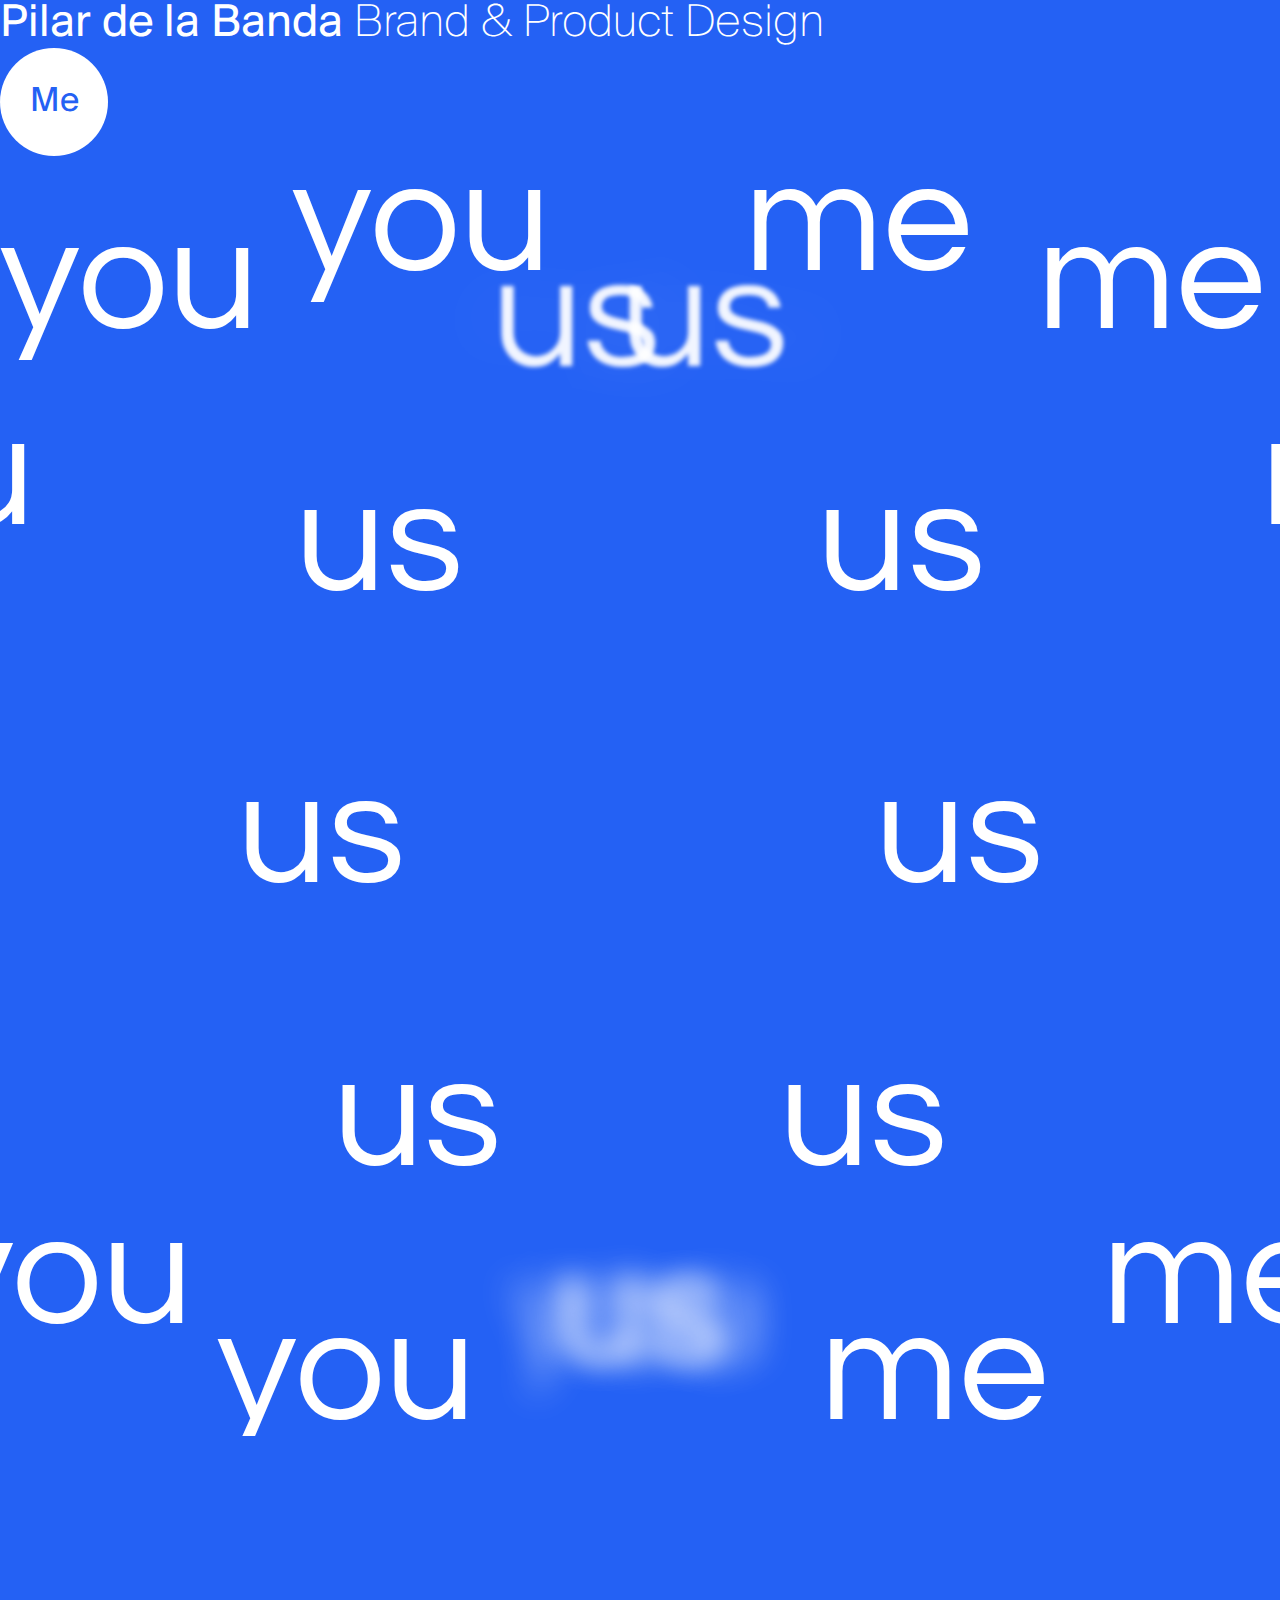
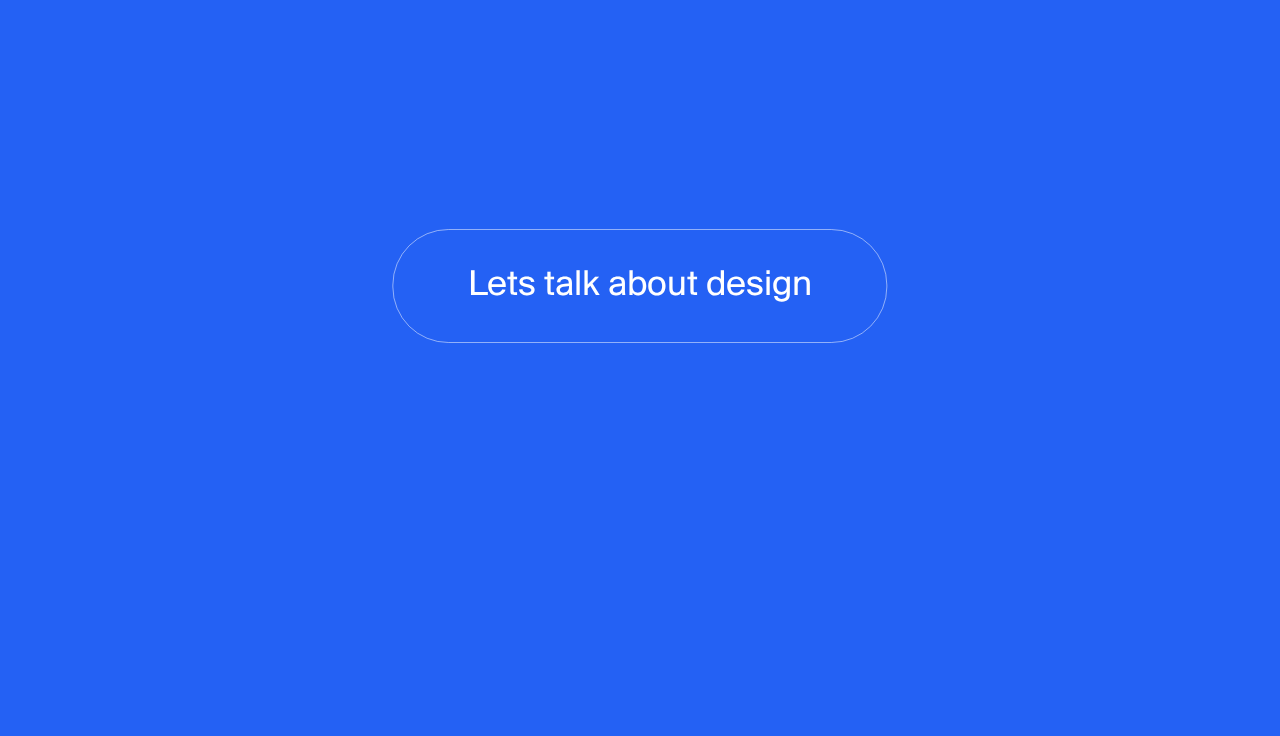
==== beta/index.html @ 2ab9f2a5 "Header and (me) tweaks" ====
<!doctype html>
<html lang="en">
    <head>
        <meta charset="utf-8">
        <meta http-equiv="X-UA-Compatible" content="IE=edge">
        <meta name="viewport" content="width=device-width, initial-scale=1, maximum-scale=1, user-scalable=no">
        <script
            src="https://code.jquery.com/jquery-3.6.0.min.js"
            integrity="sha256-/xUj+3OJU5yExlq6GSYGSHk7tPXikynS7ogEvDej/m4="
            crossorigin="anonymous"></script>
        <link href="https://cdn.jsdelivr.net/npm/bootstrap@5.2.0-beta1/dist/css/bootstrap.min.css" rel="stylesheet" integrity="sha384-0evHe/X+R7YkIZDRvuzKMRqM+OrBnVFBL6DOitfPri4tjfHxaWutUpFmBp4vmVor" crossorigin="anonymous">
        <script src="https://cdn.jsdelivr.net/npm/bootstrap@5.2.0-beta1/dist/js/bootstrap.bundle.min.js" integrity="sha384-pprn3073KE6tl6bjs2QrFaJGz5/SUsLqktiwsUTF55Jfv3qYSDhgCecCxMW52nD2" crossorigin="anonymous"></script>
        <script src="script.js"></script>
        <link rel="stylesheet" type="text/css" href="fonts.css">
        <link rel="stylesheet" type="text/css" href="styles.css">
    </head>
    <body>
        <div id="header_container" class="container-fluid">
            <div class="header row justify-content-between align-items-center p-3 fs-l-1 fs-2">
                <div class="col-9 text-start">
                    <span class="name me-3">Pilar de la Banda</span>
                    <span class="title">Brand & Product Design</span>
                </div>
                <div class="col-3 text-end">
                    <span class="me-nav-circle">Me</span>
                </div>
            </div>
        </div>
        <div id="youmeus_container" class="tr-med">
            <div id="youmeus"></div>
        </div>
        <div class="container-fluid">
            <div id="footer">
                <div class="abs-centered"><a id="letstalk">Lets talk about design</a></div>
            </div>
        </div>
    </body>
</html>
---- beta/fonts.css ----
@font-face {
    font-family: "SuisseBPIntl-AntiqueItalic";
    src: url("fonts/Suisse BP Int'l Antique Italic.woff");
}

@font-face {
    font-family: "SuisseBPIntl-Antique";
    src: url("fonts/Suisse BP Int'l Antique.woff");
}

@font-face {
    font-family: "SuisseBPIntl-BlackItalic";
    src: url("fonts/Suisse BP Int'l Black Italic.woff");
}

@font-face {
    font-family: "SuisseBPIntl-Black";
    src: url("fonts/Suisse BP Int'l Black.woff");
}

@font-face {
    font-family: "SuisseBPIntl-BoldItalic";
    src: url("fonts/Suisse BP Int'l Bold Italic.woff");
}

@font-face {
    font-family: "SuisseBPIntl-Bold";
    src: url("fonts/Suisse BP Int'l Bold.woff");
}

@font-face {
    font-family: "SuisseBPIntl-LightItalic";
    src: url("fonts/Suisse BP Int'l Light Italic.woff");
}

@font-face {
    font-family: "SuisseBPIntl-Light";
    src: url("fonts/Suisse BP Int'l Light.woff");
}

@font-face {
    font-family: "SuisseBPIntl-MediumItalic";
    src: url("fonts/Suisse BP Int'l Medium Italic.woff");
}

@font-face {
    font-family: "SuisseBPIntl-Medium";
    src: url("fonts/Suisse BP Int'l Medium.woff");
}

@font-face {
    font-family: "SuisseBPIntl-RegularItalic";
    src: url("fonts/Suisse BP Int'l Regular Italic.woff");
}

@font-face {
    font-family: "SuisseBPIntl-Regular";
    src: url("fonts/Suisse BP Int'l Regular.woff");
}

@font-face {
    font-family: "SuisseBPIntl-ThinItalic";
    src: url("fonts/Suisse BP Int'l Thin Italic.woff");
}

@font-face {
    font-family: "SuisseBPIntl-Thin";
    src: url("fonts/Suisse BP Int'l Thin.woff");
}

@font-face {
    font-family: "SuisseBPIntl-UltraLightItalic";
    src: url("fonts/Suisse BP Int'l UltraLight Italic.woff");
}

@font-face {
    font-family: "SuisseBPIntl-UltraLight";
    src: url("fonts/Suisse BP Int'l UltraLight.woff");
}
---- beta/styles.css ----
@import url('https://fonts.googleapis.com/css2?family=Questrial&display=swap');

body {
  background-color: #2461F4;
  margin: 0;
  font-size: 24pt;
  color: white;
  font-weight: 400;
  font-family: "SuisseBPIntl-Regular";
}

.abs-float {
  position: fixed;
  top: 0px;
  left: 0px;
}

.tr-med {
  transition: 500ms;
}

.op-0 {
  opacity: 0;
}

@media (min-width: 1200px) {
  .header {
    font-size: 1.5em !important;
  }
}

.header .name {
  font-family: "SuisseBPIntl-Regular";
  white-space: nowrap;
}

.header .title {
  font-family: "SuisseBPIntl-Thin";
  white-space: nowrap;
}

.me-nav-circle {
  --size: 3em;

  display: inline-block;
  width: var(--size);
  height: var(--size);
  line-height: var(--size);
  border-radius: 50%;
  font-size: 0.75em;
  text-align: center;
  background-color: white;
  color: #2461F4;
}

@media (max-width: 768px) {
  .header .name, .header .title {
    display: block;
  }

  .me-nav-circle {
    --size: 4em;
  }
}

#youmeus {
  font-family: 'Questrial', sans-serif;
  display: block;
  position: relative;
  width: 100%;
  height: 100vw;
  font-size: 8vw;
  font-family: Questrial;
  margin: 0;
  overflow-x: hidden;
  overflow-y: hidden;
}

#youmeus.vertical {
  height: 100vh;
  font-size: 6vh;
}

@media (min-width: 1200px) {
  #youmeus {
    font-size: 120pt;
  }
}

.abs-centered {
  position: absolute;
  top: 50%;
  left: 50%;

  transform: translate(-50%, -50%);
  text-align: center;
}

#footer {
  position: relative;
  width: 100%;
  height: 100vh;
}

a {
  text-decoration: none;
}

#letstalk {
  display: inline-block;
  height: 3em;
  line-height: 3em;
  border-radius: 1.5em;
  font-size: 16pt;
  text-align: center;
  color: white;
  border: 1px solid rgba(255, 255, 255, 0.5);
  transition: 0.5s;
  cursor: pointer;
  padding: 0 2em;
  white-space: nowrap;
}

@media (min-width: 768px) {
  #letstalk {
    font-size: 3vw;
  }
}

@media (min-width: 1200px) {
  #letstalk {
    font-size: 28pt;
  }
}

#letstalk:hover {
  border: 1px solid rgba(255, 255, 255, 1);
}
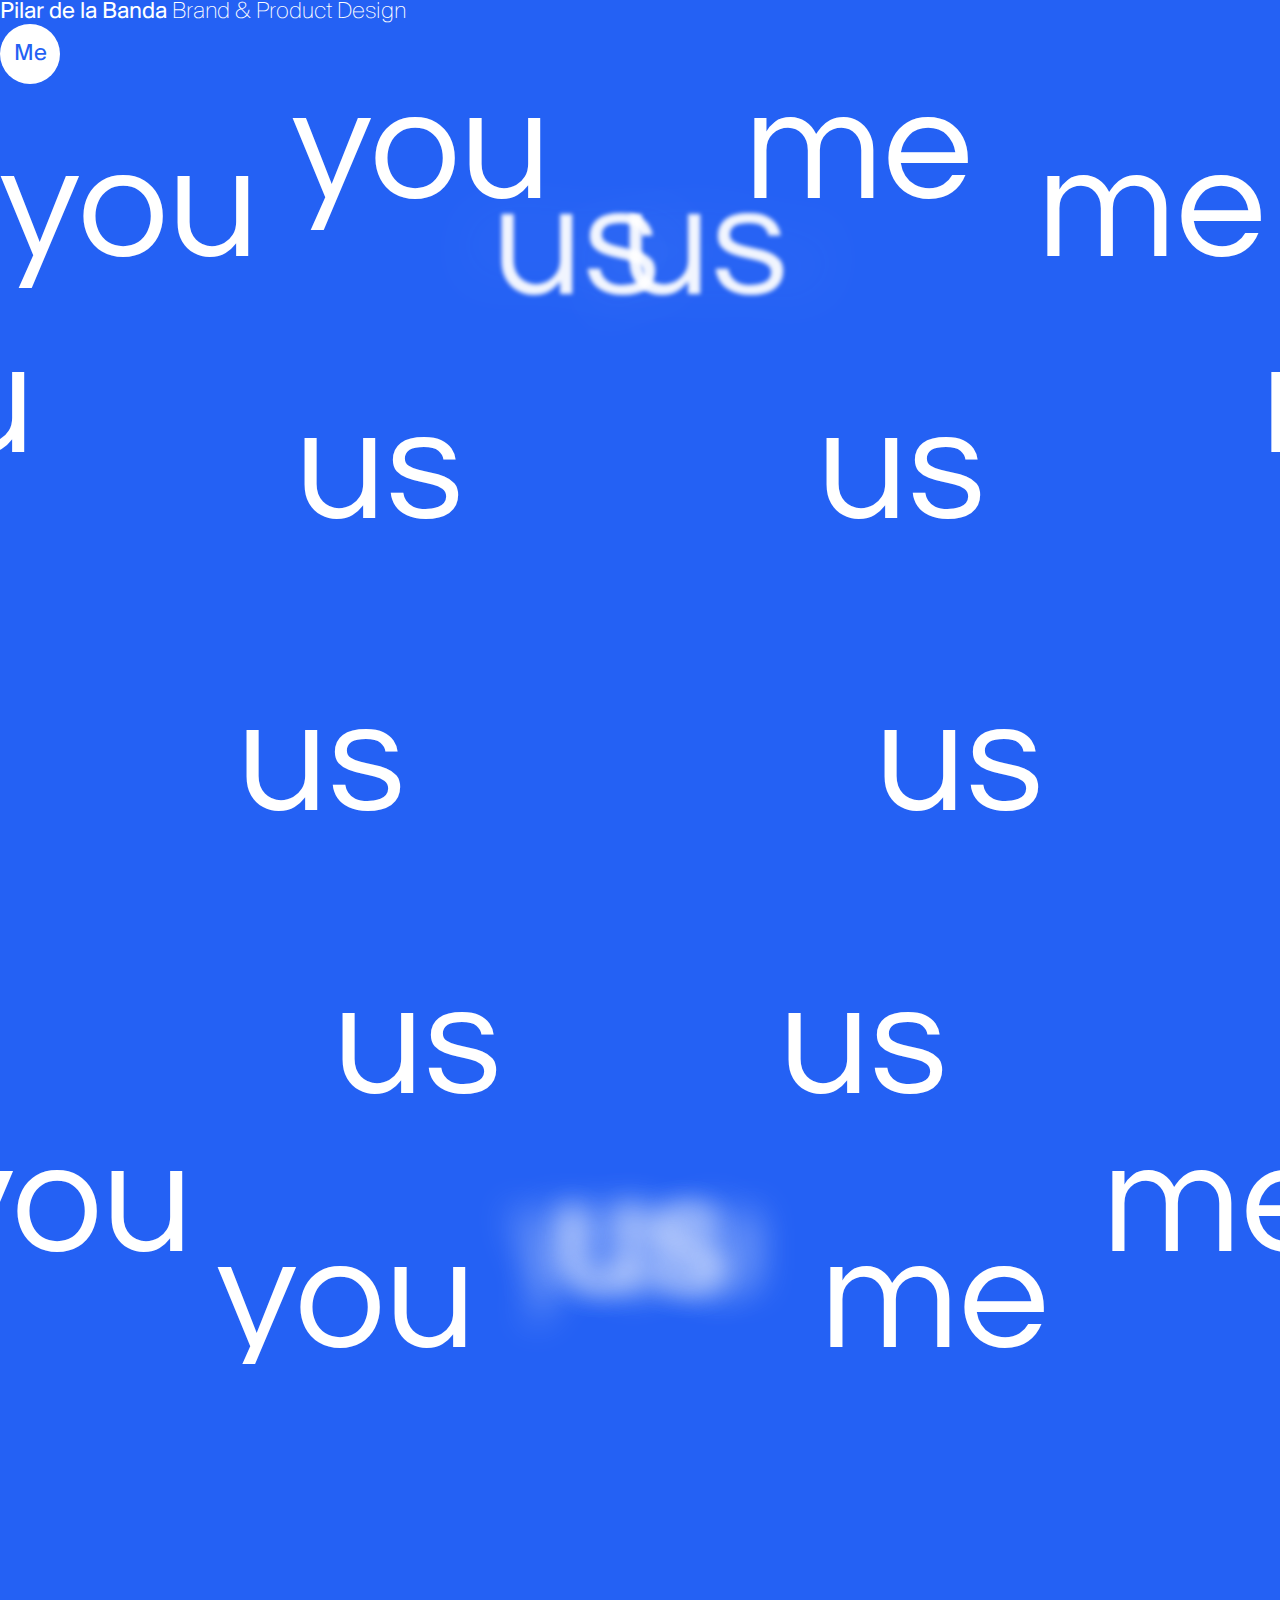
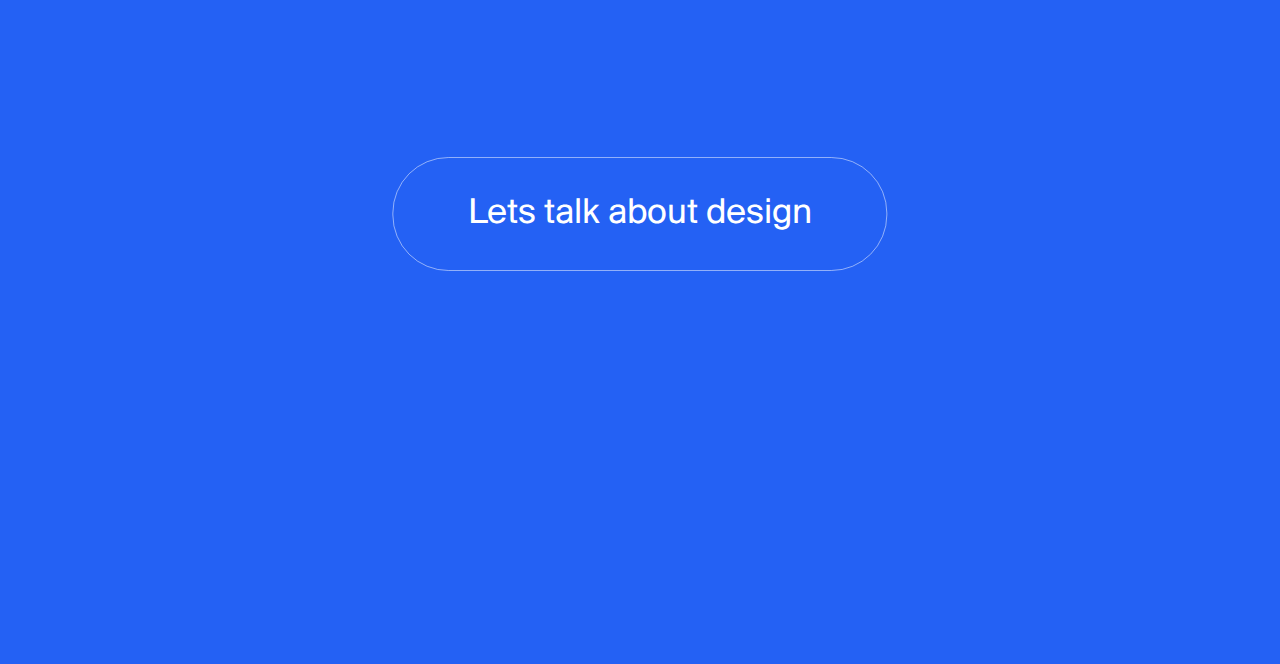
==== commit 5d53f9bd: "Header font-size: 24px" ====
--- a/beta/index.html
+++ b/beta/index.html
@@ -1,6 +1,7 @@
 <!doctype html>
 <html lang="en">
     <head>
+        <title>Pilar de la Banda</title>
         <meta charset="utf-8">
         <meta http-equiv="X-UA-Compatible" content="IE=edge">
         <meta name="viewport" content="width=device-width, initial-scale=1, maximum-scale=1, user-scalable=no">
@@ -14,15 +15,17 @@
         <link rel="stylesheet" type="text/css" href="fonts.css">
         <link rel="stylesheet" type="text/css" href="styles.css">
     </head>
-    <body>
+    <body class="home">
         <div id="header_container" class="container-fluid">
-            <div class="header row justify-content-between align-items-center p-3 fs-l-1 fs-2">
+            <div class="header row justify-content-between align-items-center p-3">
                 <div class="col-9 text-start">
                     <span class="name me-3">Pilar de la Banda</span>
                     <span class="title">Brand & Product Design</span>
                 </div>
                 <div class="col-3 text-end">
-                    <span class="me-nav-circle">Me</span>
+                    <a href="about.html">
+                        <span class="me-nav-circle">Me</span>
+                    </a>
                 </div>
             </div>
         </div>
--- a/beta/styles.css
+++ b/beta/styles.css
@@ -1,18 +1,27 @@
 @import url('https://fonts.googleapis.com/css2?family=Questrial&display=swap');
 
+:root {
+  --home-bg: #2461F4;
+  --about-bg: #212121;
+}
+
 body {
-  background-color: #2461F4;
   margin: 0;
-  font-size: 24pt;
-  color: white;
+  font-size: 16px;
   font-weight: 400;
-  font-family: "SuisseBPIntl-Regular";
+  font-family: "SuisseBPIntl-Regular", sans-serif;
+}
+
+body.home {
+  background-color: var(--home-bg);
+  color: white;
 }
 
 .abs-float {
   position: fixed;
   top: 0px;
   left: 0px;
+  z-index: 1;
 }
 
 .tr-med {
@@ -23,43 +32,52 @@
   opacity: 0;
 }
 
-@media (min-width: 1200px) {
-  .header {
-    font-size: 1.5em !important;
-  }
+
+.header {
+  font-size: 24px !important;
 }
 
 .header .name {
-  font-family: "SuisseBPIntl-Regular";
+  font-family: "SuisseBPIntl-Regular", sans-serif;
   white-space: nowrap;
 }
 
 .header .title {
-  font-family: "SuisseBPIntl-Thin";
+  font-family: "SuisseBPIntl-Thin", sans-serif;
   white-space: nowrap;
 }
 
 .me-nav-circle {
-  --size: 3em;
+  --size: 2.5em;
 
   display: inline-block;
   width: var(--size);
   height: var(--size);
   line-height: var(--size);
   border-radius: 50%;
-  font-size: 0.75em;
+  font-size: 24px;
   text-align: center;
   background-color: white;
   color: #2461F4;
 }
 
+.home .me-nav-circle:hover {
+  color: white;
+  background-color: var(--about-bg);
+}
+
+.about .me-nav-circle:hover {
+  color: white;
+  background-color: var(--home-bg);
+}
+
 @media (max-width: 768px) {
   .header .name, .header .title {
     display: block;
   }
 
   .me-nav-circle {
-    --size: 4em;
+    --size: 2.5em;
   }
 }
 
@@ -135,4 +153,75 @@
 
 #letstalk:hover {
   border: 1px solid rgba(255, 255, 255, 1);
+}
+
+body.about {
+  color: white;
+  background-color: var(--about-bg);
+}
+
+.about a {
+  color: white;
+}
+.about a:hover {
+  color: #2461F4;
+}
+
+
+.about-container {
+  min-height: calc(100vh - 40pt);
+  margin: 20pt;
+  font-weight: 100;
+  font-family: "SuisseBPIntl-Thin", sans-serif;
+  position: relative;
+}
+
+.about .header {
+  position: absolute;
+  top: 0;
+  width: 100%;
+}
+
+.about-container .text p + p {
+  margin-top: 1em;
+}
+
+
+.home-float-space {
+  float: right;
+  --size: 3em;
+  width: var(--size);
+  height: var(--size);
+}
+
+@media (min-width: 768px) {
+  .about-container {
+    max-width: 70vw;
+  }
+  .home-float-space {
+    display: none;
+  }
+}
+
+.about ul.links {
+  display: inline;
+  list-style-type: none;
+  margin: 0;
+  padding: 0;
+}
+
+.about .links li {
+ display: inline-block;
+}
+
+.about .text  .links li:not(:last-child)::after {
+  content: " / ";
+}
+
+.about .contact .links li + li {
+  margin-left: 1em;
+}
+
+.contact {
+  align-self: flex-end;
 }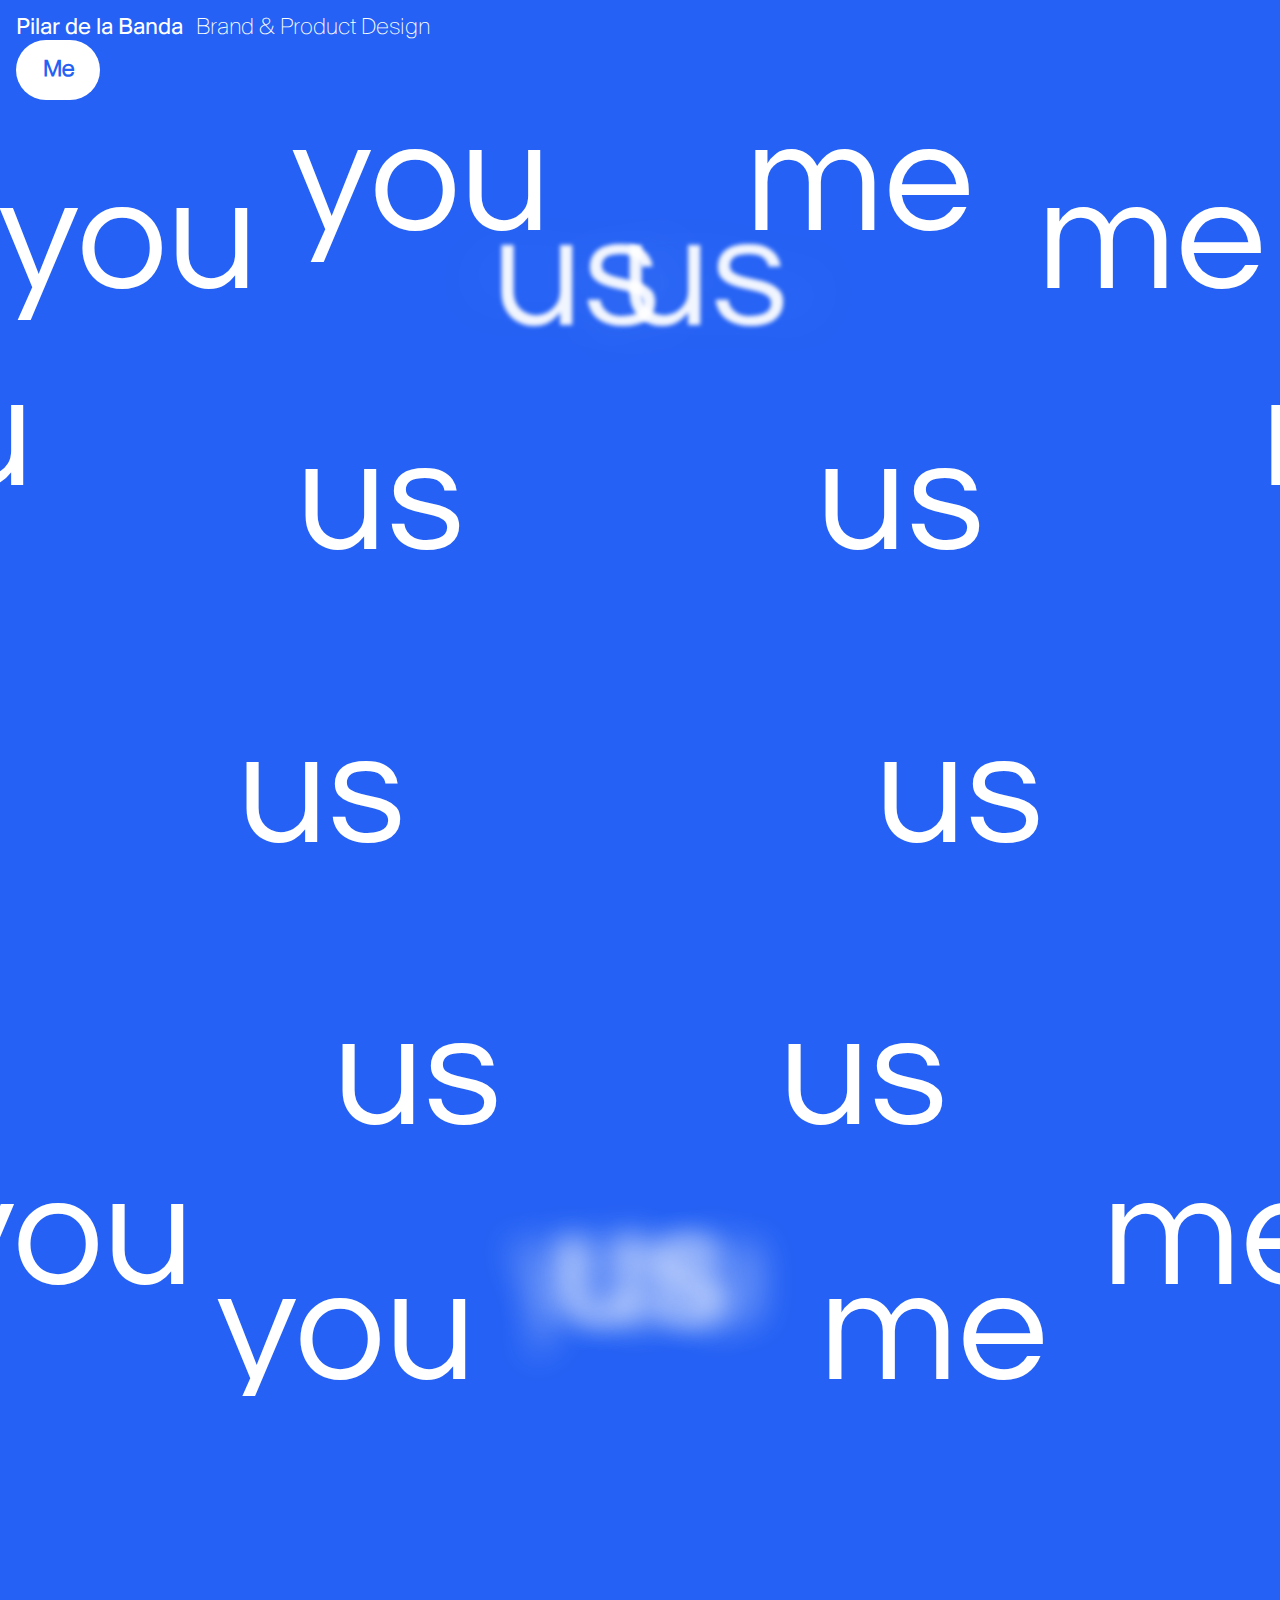
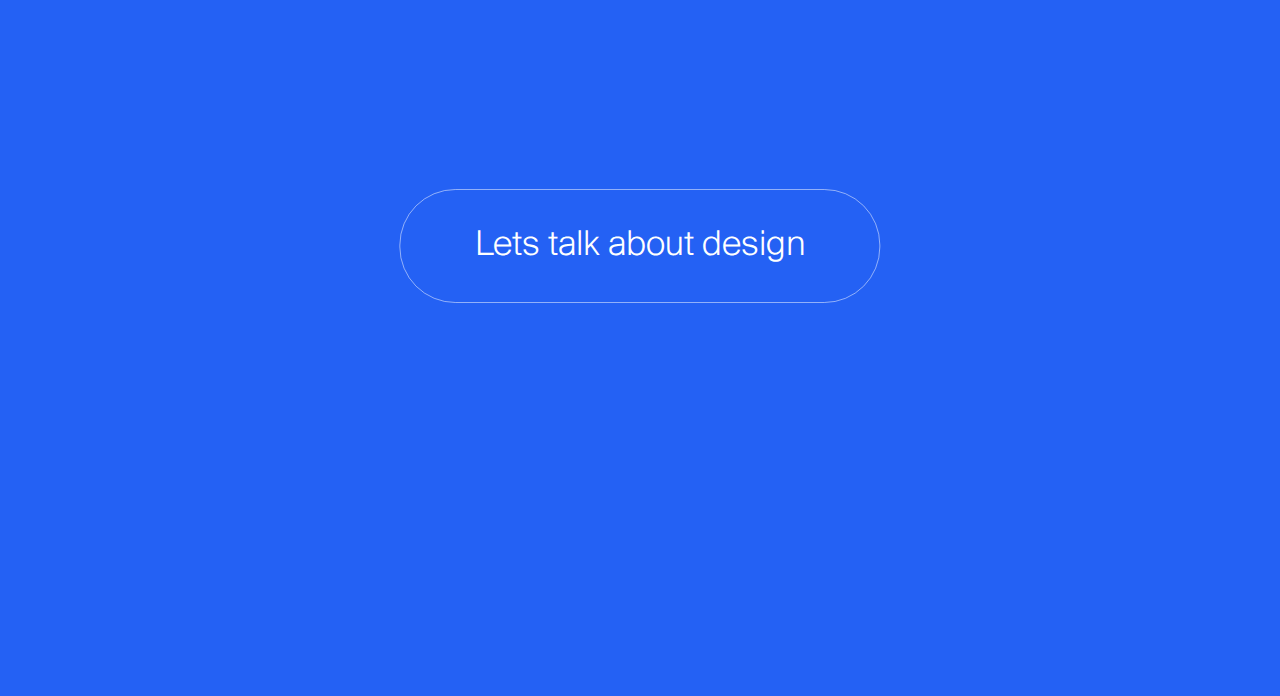
==== commit 00b869c1: "Header sizes" ====
--- a/beta/index.html
+++ b/beta/index.html
@@ -19,7 +19,7 @@
         <div id="header_container" class="container-fluid">
             <div class="header row justify-content-between align-items-center p-3">
                 <div class="col-9 text-start">
-                    <span class="name me-3">Pilar de la Banda</span>
+                    <span class="name">Pilar de la Banda</span>
                     <span class="title">Brand & Product Design</span>
                 </div>
                 <div class="col-3 text-end">
--- a/beta/styles.css
+++ b/beta/styles.css
@@ -32,14 +32,15 @@
   opacity: 0;
 }
 
-
 .header {
   font-size: 24px !important;
+  padding: 1rem;
 }
 
 .header .name {
   font-family: "SuisseBPIntl-Regular", sans-serif;
   white-space: nowrap;
+  margin-right: 0.5rem;
 }
 
 .header .title {
@@ -51,14 +52,17 @@
   --size: 2.5em;
 
   display: inline-block;
-  width: var(--size);
+  min-width: var(--size);
   height: var(--size);
   line-height: var(--size);
-  border-radius: 50%;
+  border-radius: var(--size);
   font-size: 24px;
   text-align: center;
   background-color: white;
   color: #2461F4;
+  padding: 0 0.5em;
+  font-family: "SuisseBPIntl-Light", sans-serif;
+  font-weight: bold;
 }
 
 .home .me-nav-circle:hover {
@@ -66,9 +70,14 @@
   background-color: var(--about-bg);
 }
 
+.about .me-nav-circle {
+  color: white;
+  background-color: var(--home-bg);
+}
+
 .about .me-nav-circle:hover {
-  color: white;
-  background-color: var(--home-bg);
+  color: var(--home-bg);
+  background-color: white;
 }
 
 @media (max-width: 768px) {
@@ -137,6 +146,7 @@
   cursor: pointer;
   padding: 0 2em;
   white-space: nowrap;
+  font-family: "SuisseBPIntl-Light", sans-serif;
 }
 
 @media (min-width: 768px) {
@@ -153,11 +163,20 @@
 
 #letstalk:hover {
   border: 1px solid rgba(255, 255, 255, 1);
+  font-weight: bold;
 }
 
 body.about {
   color: white;
   background-color: var(--about-bg);
+}
+
+@media (min-width: 768px) {
+  .about .header {
+    position: absolute;
+    top: 0;
+    width: 100%;
+  }
 }
 
 .about a {
@@ -167,39 +186,38 @@
   color: #2461F4;
 }
 
-
 .about-container {
   min-height: calc(100vh - 40pt);
-  margin: 20pt;
   font-weight: 100;
   font-family: "SuisseBPIntl-Thin", sans-serif;
+  font-size: 26px;
   position: relative;
-}
-
-.about .header {
-  position: absolute;
-  top: 0;
-  width: 100%;
-}
-
-.about-container .text p + p {
+  padding: 0 1rem 1rem 1rem;
+}
+
+.about-container .text div + div {
   margin-top: 1em;
 }
 
-
-.home-float-space {
-  float: right;
-  --size: 3em;
-  width: var(--size);
-  height: var(--size);
-}
-
-@media (min-width: 768px) {
+@media (min-width: 768px) {
+  .about-container {
+    margin-top: 1rem;
+    max-width: 80vw;
+    padding: 1rem;
+  }
+}
+
+@media (min-width: 1024px) {
   .about-container {
     max-width: 70vw;
-  }
-  .home-float-space {
-    display: none;
+    font-size: 32px;
+  }
+}
+
+@media (min-width: 1600px) {
+  .about-container {
+    width: 1200px;
+    font-size: 36px;
   }
 }
 
@@ -218,10 +236,25 @@
   content: " / ";
 }
 
-.about .contact .links li + li {
-  margin-left: 1em;
-}
-
 .contact {
   align-self: flex-end;
+}
+
+@media (min-width: 768px) {
+  .about .contact .links li + li {
+    margin-left: 1em;
+  }
+}
+
+@media (max-width: 768px) {
+  .about .contact ul.links {
+    display: block;
+    list-style-type: none;
+    margin: 0;
+    padding: 0;
+  }
+
+  .about .contact .links li {
+    display: block;
+  }
 }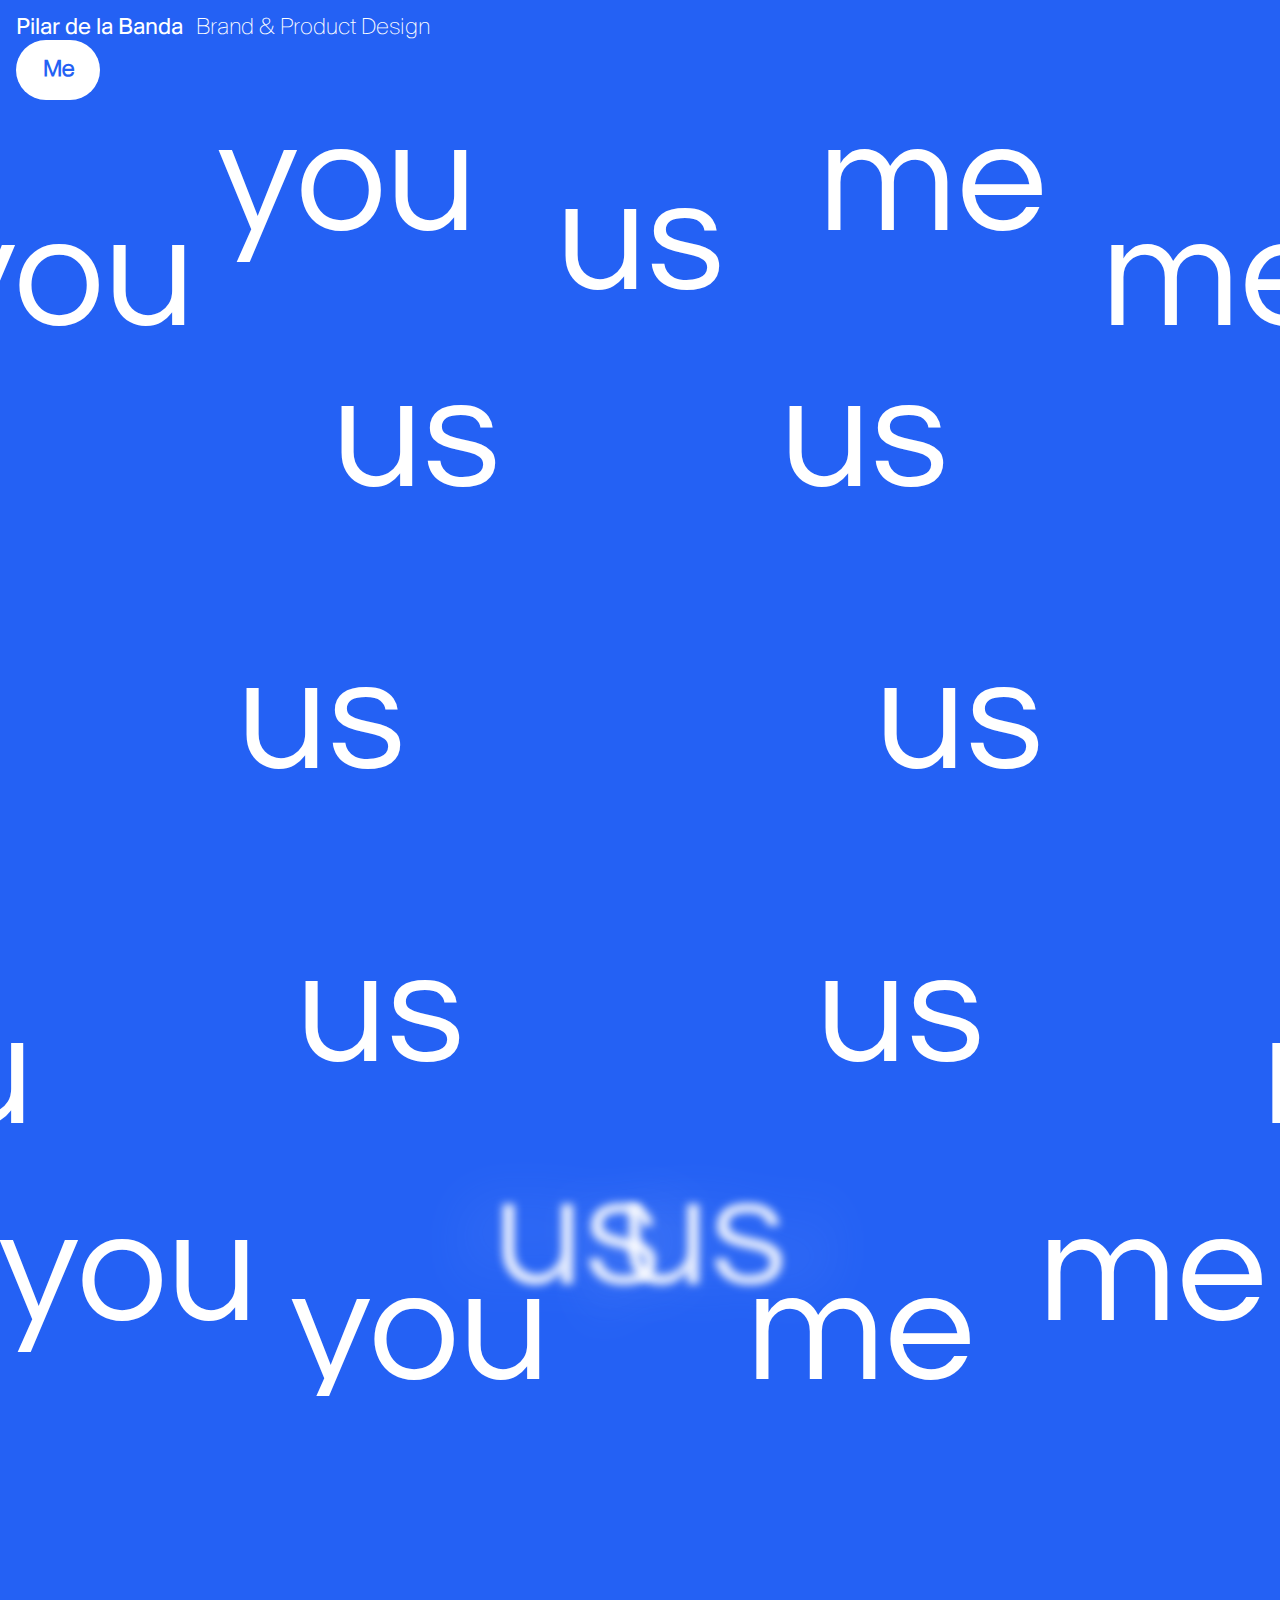
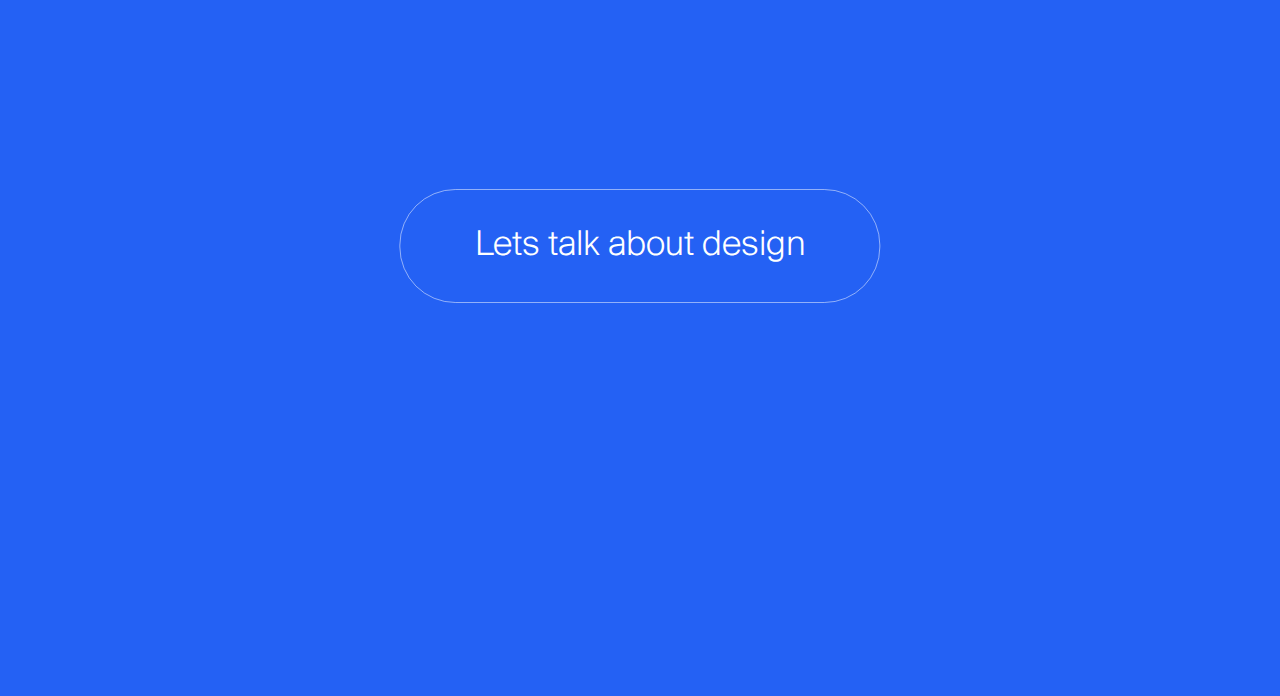
==== commit 30ba6f75: "Link to pilar.delabanda.com" ====
--- a/beta/index.html
+++ b/beta/index.html
@@ -34,7 +34,7 @@
         </div>
         <div class="container-fluid">
             <div id="footer">
-                <div class="abs-centered"><a id="letstalk">Lets talk about design</a></div>
+                <div class="abs-centered"><a id="letstalk" href="https://pilar.delabanda.com">Lets talk about design</a></div>
             </div>
         </div>
     </body>
--- a/beta/styles.css
+++ b/beta/styles.css
@@ -257,4 +257,17 @@
   .about .contact .links li {
     display: block;
   }
+}
+
+small.debug {
+  font-size: 12px;
+  position: relative;
+}
+
+.left small.debug  {
+  top: 10px;
+}
+
+.right small.debug {
+  top: 25px;
 }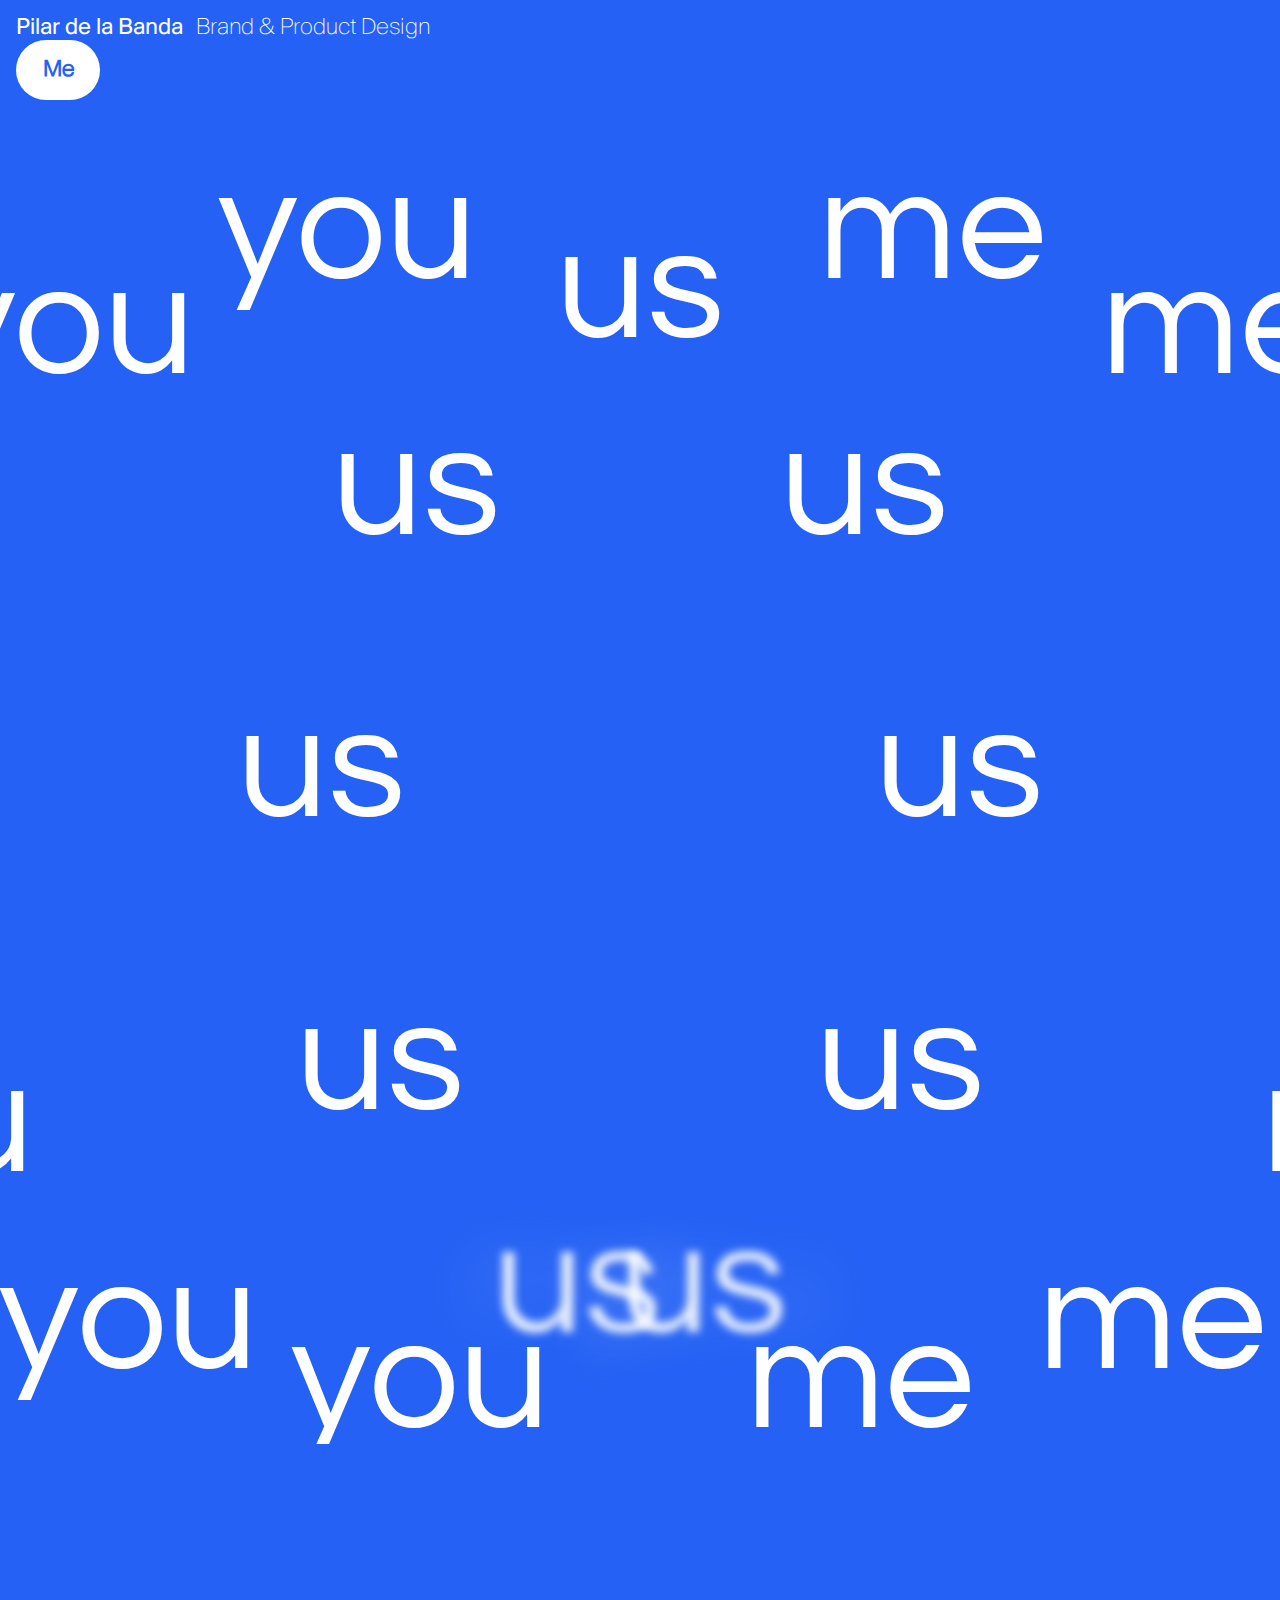
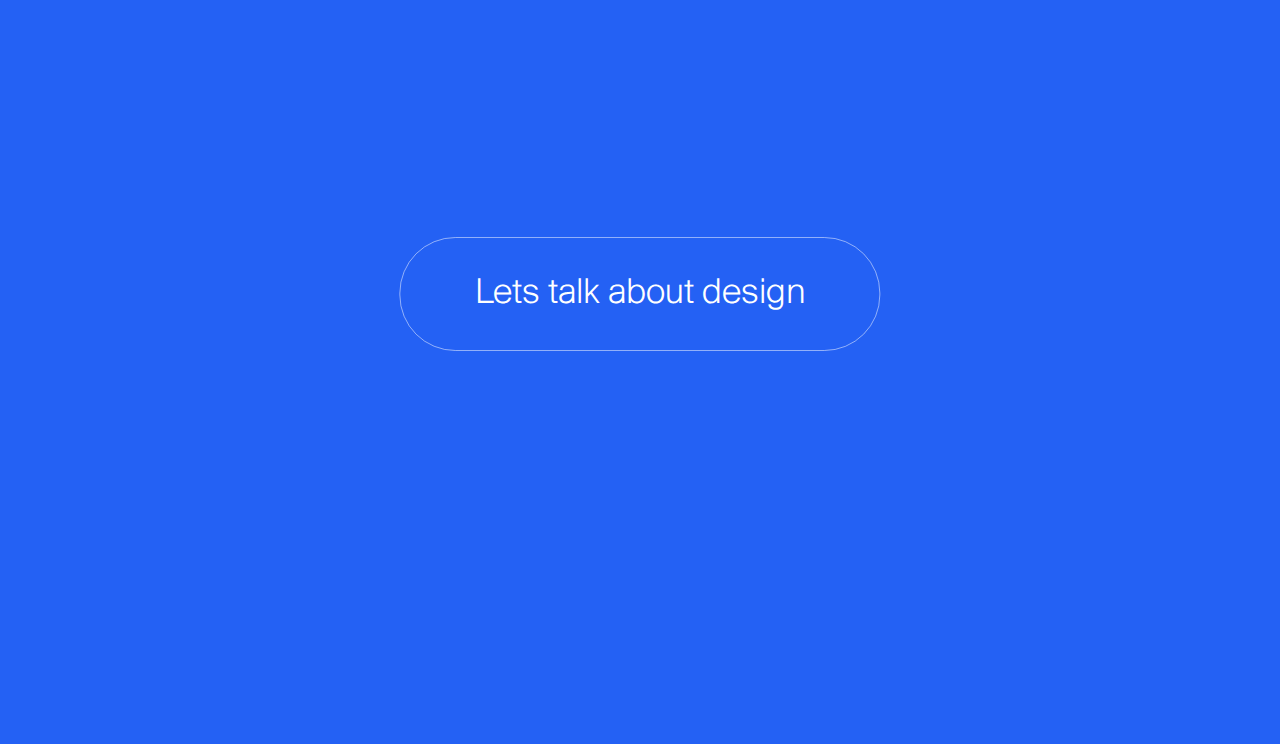
==== commit 49c1265b: "Header size on mobile" ====
--- a/beta/index.html
+++ b/beta/index.html
@@ -17,7 +17,7 @@
     </head>
     <body class="home">
         <div id="header_container" class="container-fluid">
-            <div class="header row justify-content-between align-items-center p-3">
+            <div class="header row justify-content-between align-items-center">
                 <div class="col-9 text-start">
                     <span class="name">Pilar de la Banda</span>
                     <span class="title">Brand & Product Design</span>
--- a/beta/styles.css
+++ b/beta/styles.css
@@ -10,6 +10,12 @@
   font-size: 16px;
   font-weight: 400;
   font-family: "SuisseBPIntl-Regular", sans-serif;
+
+  cursor: url(./cursor_2x.png), auto;
+  cursor: -webkit-image-set(
+        url(./cursor_1x.png) 1x,
+        url(./cursor_2x.png) 2x
+      ), auto;
 }
 
 body.home {
@@ -34,7 +40,7 @@
 
 .header {
   font-size: 24px !important;
-  padding: 1rem;
+  padding: 1rem 1rem 4rem 1rem;
 }
 
 .header .name {
@@ -82,11 +88,15 @@
 
 @media (max-width: 768px) {
   .header .name, .header .title {
+    font-size: 20px;
+  }
+
+  .header .name, .header .title {
     display: block;
   }
 
   .me-nav-circle {
-    --size: 2.5em;
+    font-size: 20px;
   }
 }
 
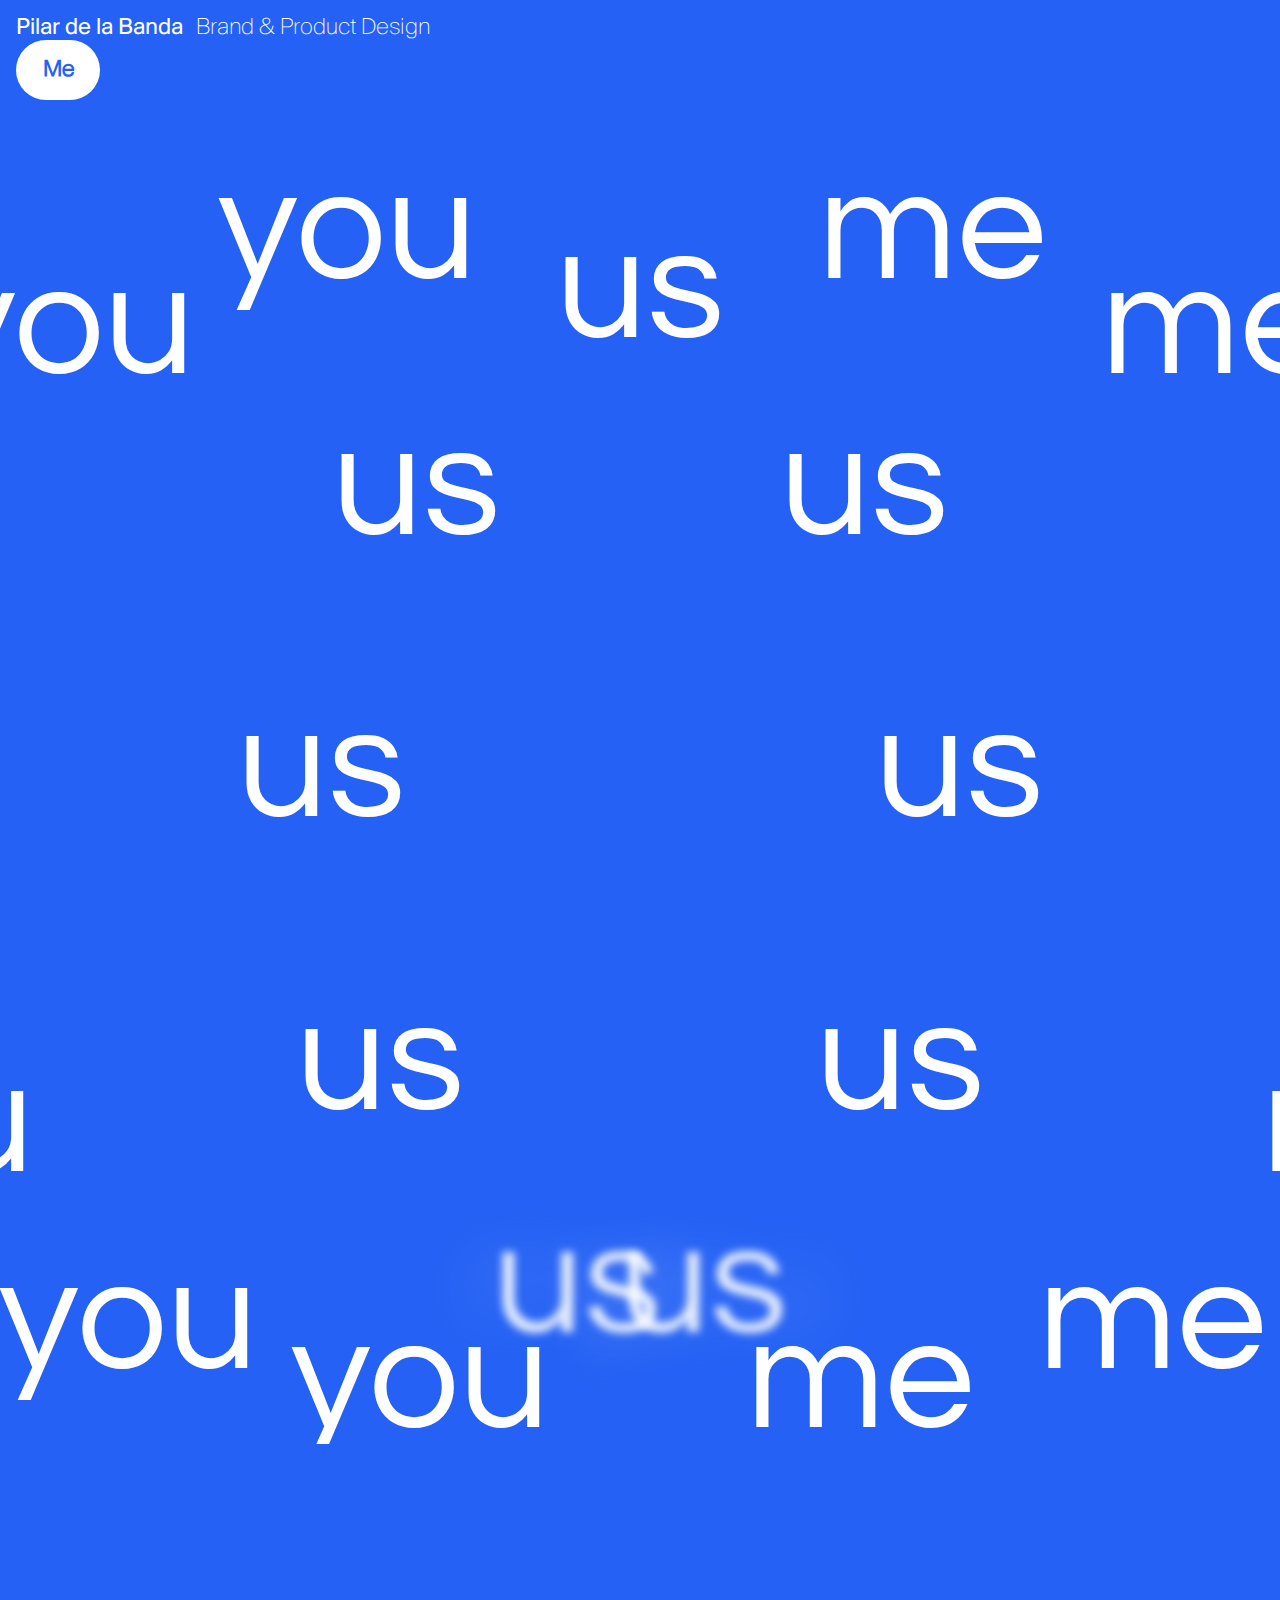
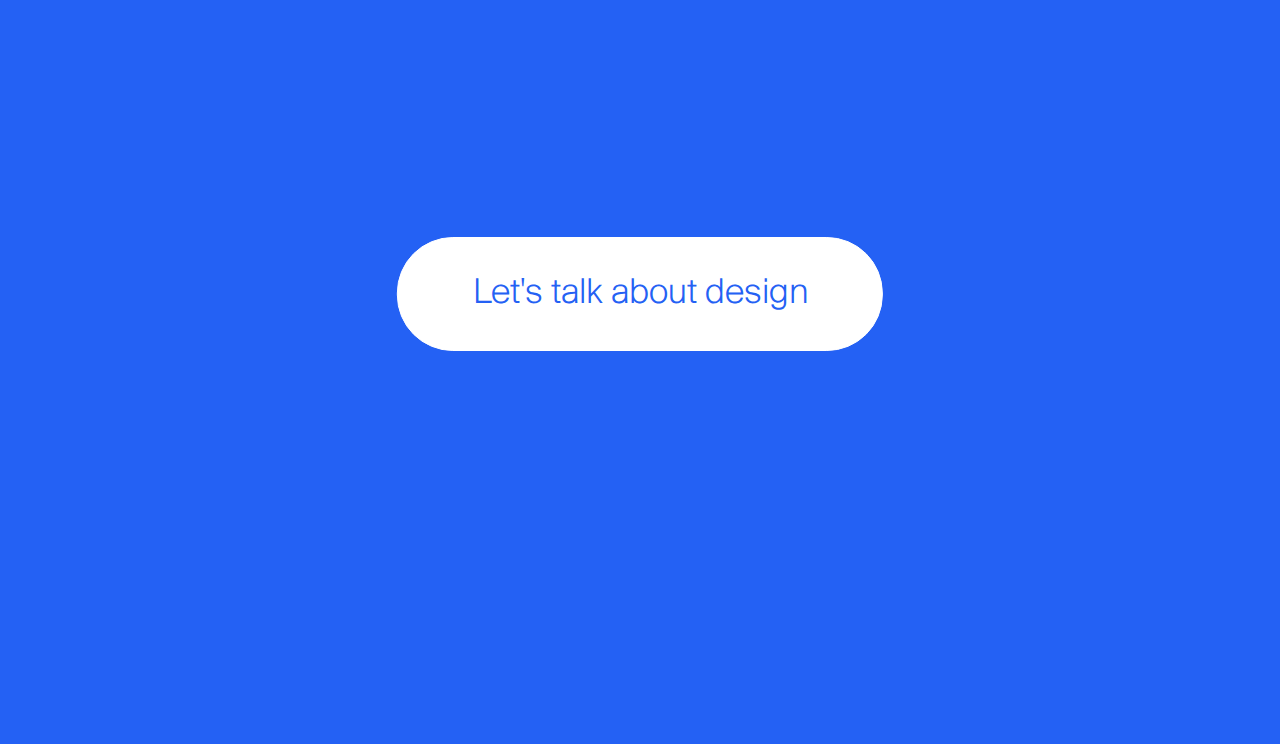
==== commit b374d1ce: "Fix typo" ====
--- a/beta/index.html
+++ b/beta/index.html
@@ -34,7 +34,7 @@
         </div>
         <div class="container-fluid">
             <div id="footer">
-                <div class="abs-centered"><a id="letstalk" href="https://pilar.delabanda.com">Lets talk about design</a></div>
+                <div class="abs-centered"><a id="letstalk" href="https://pilar.delabanda.com">Let's talk about design</a></div>
             </div>
         </div>
     </body>
--- a/beta/styles.css
+++ b/beta/styles.css
@@ -39,8 +39,12 @@
 }
 
 .header {
-  font-size: 24px !important;
+  font-size: 24px;
   padding: 1rem 1rem 4rem 1rem;
+}
+
+.about .header .name, .about .header .title {
+  display: none;
 }
 
 .header .name {
@@ -62,17 +66,29 @@
   height: var(--size);
   line-height: var(--size);
   border-radius: var(--size);
-  font-size: 24px;
   text-align: center;
   background-color: white;
-  color: #2461F4;
+  color: var(--home-bg);;
   padding: 0 0.5em;
   font-family: "SuisseBPIntl-Light", sans-serif;
   font-weight: bold;
+  transition: 0.25s;
 }
 
 .home .me-nav-circle:hover {
   color: white;
+  background-color: var(--about-bg);
+}
+
+.home .abs-float .me-nav-circle {
+  background-color: var(--home-bg);
+  color: white;
+  border: 1px solid white;
+}
+
+.home .abs-float .me-nav-circle:hover {
+  color: white;
+  border: 1px solid var(--home-bg);
   background-color: var(--about-bg);
 }
 
@@ -87,15 +103,15 @@
 }
 
 @media (max-width: 768px) {
-  .header .name, .header .title {
-    font-size: 20px;
+  .about .header .name, .about .header .title {
+    display: block;
   }
 
   .header .name, .header .title {
     display: block;
   }
 
-  .me-nav-circle {
+  .header {
     font-size: 20px;
   }
 }
@@ -150,13 +166,11 @@
   border-radius: 1.5em;
   font-size: 16pt;
   text-align: center;
-  color: white;
-  border: 1px solid rgba(255, 255, 255, 0.5);
-  transition: 0.5s;
   cursor: pointer;
   padding: 0 2em;
   white-space: nowrap;
   font-family: "SuisseBPIntl-Light", sans-serif;
+  transition: 0.25s;
 }
 
 @media (min-width: 768px) {
@@ -171,9 +185,16 @@
   }
 }
 
+#letstalk {
+  background-color: white;
+  border: 1px solid white;
+  color: var(--home-bg);
+}
+
 #letstalk:hover {
-  border: 1px solid rgba(255, 255, 255, 1);
-  font-weight: bold;
+  color: white;
+  border: 1px solid var(--home-bg);
+  background-color: var(--about-bg);
 }
 
 body.about {
@@ -205,8 +226,8 @@
   padding: 0 1rem 1rem 1rem;
 }
 
-.about-container .text div + div {
-  margin-top: 1em;
+.about-container .text div {
+  margin-bottom: 1em;
 }
 
 @media (min-width: 768px) {
